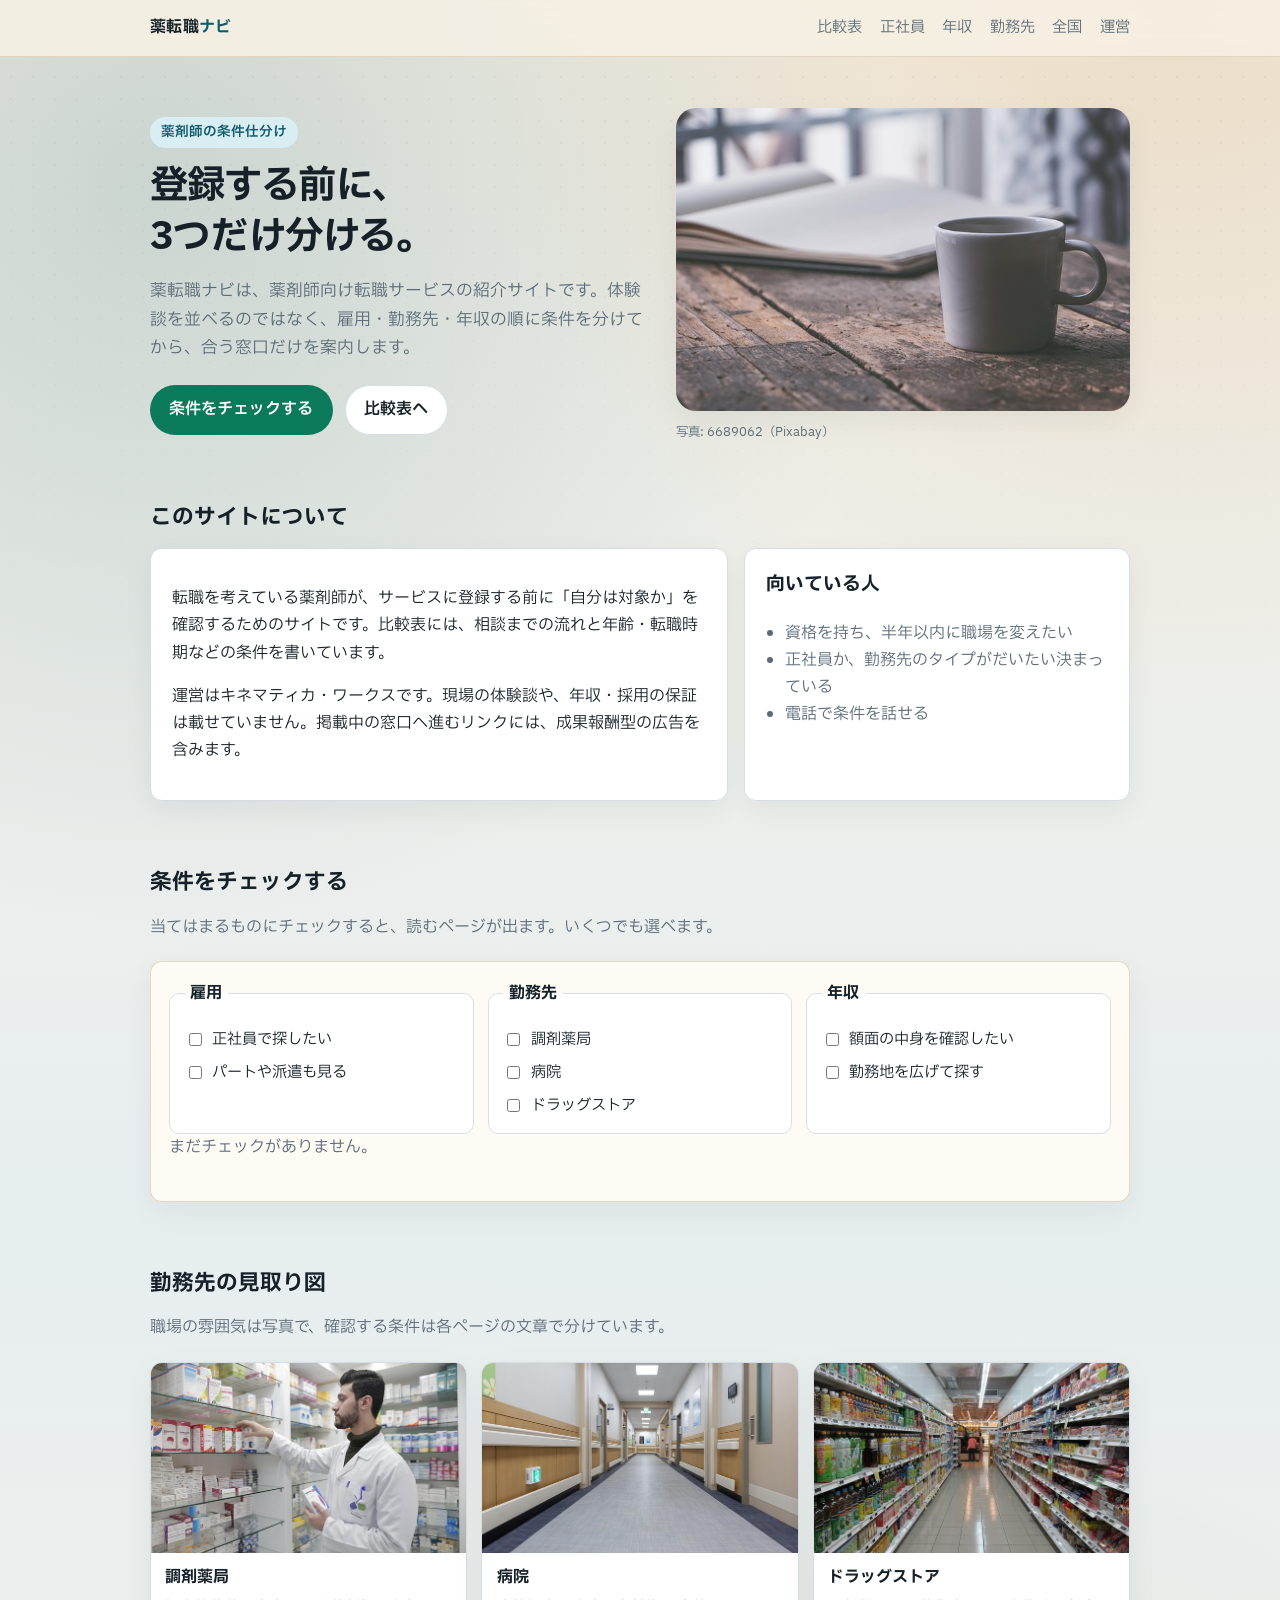
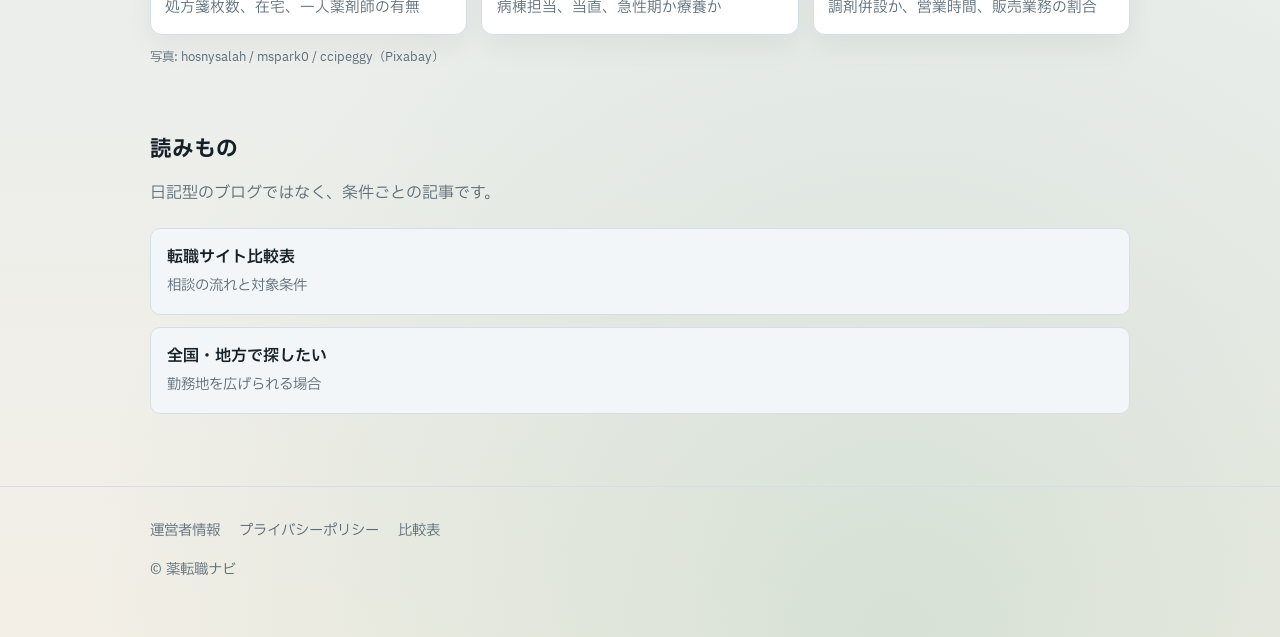
==== index.html @ df4f83aa "Add condition checkboxes and a separate hero photo. Co-authored-by: Cursor <cursoragent@cursor.com>" ====
<!DOCTYPE html>
<html lang="ja">
  <head>
    <meta charset="UTF-8" />
    <meta name="viewport" content="width=device-width, initial-scale=1" />
    <title>薬剤師の転職比較ガイド｜条件で選ぶ求人サイト</title>
    <meta
      name="description"
      content="薬剤師向け転職サイトを条件別に比較。正社員・全国対応などの視点で、登録前に対象条件を確認できます。"
    />
    <link rel="preconnect" href="https://fonts.googleapis.com" />
    <link rel="preconnect" href="https://fonts.gstatic.com" crossorigin />
    <link
      href="https://fonts.googleapis.com/css2?family=IBM+Plex+Sans+JP:wght@400;600;700&display=swap"
      rel="stylesheet"
    />
    <link rel="stylesheet" href="/css/styles.css" />
  </head>
  <body>
    <header class="site-header">
      <div class="wrap inner">
        <a class="logo" href="/">薬転職<span>ナビ</span></a>
        <nav class="nav" aria-label="メイン">
          <a href="/compare/">比較表</a>
          <a href="/guides/full-time/">正社員</a>
          <a href="/guides/salary/">年収</a>
          <a href="/guides/workplace/">勤務先</a>
          <a href="/guides/nationwide/">全国</a>
          <a href="/about/">運営</a>
        </nav>
      </div>
    </header>

    <main>
      <section class="hero wrap">
        <div class="hero-grid">
          <div>
            <p class="hero-kicker">薬剤師の条件仕分け</p>
            <h1>登録する前に、<br />3つだけ分ける。</h1>
            <p class="lead">
              薬転職ナビは、薬剤師向け転職サービスの紹介サイトです。体験談を並べるのではなく、雇用・勤務先・年収の順に条件を分けてから、合う窓口だけを案内します。
            </p>
            <div class="actions">
              <a class="btn btn-primary" href="#sort">条件をチェックする</a>
              <a class="btn btn-secondary" href="/compare/">比較表へ</a>
            </div>
          </div>
          <figure class="hero-figure">
            <img src="/img/hero.jpg" width="640" height="427" alt="ノートとコーヒーが置かれた机" />
            <figcaption class="photo-credit">写真: 6689062（Pixabay）</figcaption>
          </figure>
        </div>
      </section>

      <section class="section wrap" id="about-site">
        <h2>このサイトについて</h2>
        <div class="intro-grid">
          <div class="panel">
            <p>
              転職を考えている薬剤師が、サービスに登録する前に「自分は対象か」を確認するためのサイトです。比較表には、相談までの流れと年齢・転職時期などの条件を書いています。
            </p>
            <p>
              運営はキネマティカ・ワークスです。現場の体験談や、年収・採用の保証は載せていません。掲載中の窓口へ進むリンクには、成果報酬型の広告を含みます。
            </p>
          </div>
          <div class="panel">
            <h3 style="margin-top: 0">向いている人</h3>
            <ul class="checklist">
              <li>資格を持ち、半年以内に職場を変えたい</li>
              <li>正社員か、勤務先のタイプがだいたい決まっている</li>
              <li>電話で条件を話せる</li>
            </ul>
          </div>
        </div>
      </section>

      <section class="section wrap" id="sort">
        <h2>条件をチェックする</h2>
        <p class="section-lead">当てはまるものにチェックすると、読むページが出ます。いくつでも選べます。</p>
        <form class="filter-box" id="condition-filter">
          <div class="filter-groups">
            <fieldset>
              <legend>雇用</legend>
              <label class="check"><input type="checkbox" name="pick" value="fulltime" />正社員で探したい</label>
              <label class="check"><input type="checkbox" name="pick" value="flexible" />パートや派遣も見る</label>
            </fieldset>
            <fieldset>
              <legend>勤務先</legend>
              <label class="check"><input type="checkbox" name="pick" value="pharmacy" />調剤薬局</label>
              <label class="check"><input type="checkbox" name="pick" value="hospital" />病院</label>
              <label class="check"><input type="checkbox" name="pick" value="drugstore" />ドラッグストア</label>
            </fieldset>
            <fieldset>
              <legend>年収</legend>
              <label class="check"><input type="checkbox" name="pick" value="salary" />額面の中身を確認したい</label>
              <label class="check"><input type="checkbox" name="pick" value="nationwide" />勤務地を広げて探す</label>
            </fieldset>
          </div>
          <div class="filter-result" id="filter-result" hidden>
            <h3>この条件で読むページ</h3>
            <ul class="list-links" id="filter-list"></ul>
          </div>
          <p class="section-lead" id="filter-empty">まだチェックがありません。</p>
        </form>
      </section>

      <section class="section wrap">
        <h2>勤務先の見取り図</h2>
        <p class="section-lead">職場の雰囲気は写真で、確認する条件は各ページの文章で分けています。</p>
        <div class="card-grid">
          <a class="place-card" href="/guides/workplace/pharmacy/">
            <img src="/img/pharmacy.jpg" width="640" height="427" alt="調剤棚に並んだ薬" />
            <strong>調剤薬局</strong>
            <span>処方箋枚数、在宅、一人薬剤師の有無</span>
          </a>
          <a class="place-card" href="/guides/workplace/hospital/">
            <img src="/img/hospital.jpg" width="640" height="427" alt="病院の廊下" />
            <strong>病院</strong>
            <span>病棟担当、当直、急性期か療養か</span>
          </a>
          <a class="place-card" href="/guides/workplace/drugstore/">
            <img src="/img/drugstore.jpg" width="640" height="427" alt="店内の商品棚" />
            <strong>ドラッグストア</strong>
            <span>調剤併設か、営業時間、販売業務の割合</span>
          </a>
        </div>
        <p class="photo-credit">写真: hosnysalah / mspark0 / ccipeggy（Pixabay）</p>
      </section>

      <section class="section wrap">
        <h2>読みもの</h2>
        <p class="section-lead">日記型のブログではなく、条件ごとの記事です。</p>
        <ul class="list-links">
          <li>
            <a href="/compare/">転職サイト比較表 <span>相談の流れと対象条件</span></a>
          </li>
          <li>
            <a href="/guides/nationwide/">全国・地方で探したい <span>勤務地を広げられる場合</span></a>
          </li>
        </ul>
      </section>
    </main>
    <script>
      const pages = {
        fulltime: ["正社員で探したい", "年齢、転職時期、電話面談の条件", "/guides/full-time/"],
        flexible: ["雇用形態を広げて見る", "正社員以外の区分があるサービスの見方", "/compare/"],
        pharmacy: ["調剤薬局", "処方箋枚数、在宅、一人薬剤師", "/guides/workplace/pharmacy/"],
        hospital: ["病院", "病棟、当直、急性期か療養か", "/guides/workplace/hospital/"],
        drugstore: ["ドラッグストア", "調剤併設、営業時間、販売業務", "/guides/workplace/drugstore/"],
        salary: ["年収の内訳", "基本給、賞与、残業、手当", "/guides/salary/"],
        nationwide: ["全国・地方で探す", "勤務地を広げられる場合", "/guides/nationwide/"]
      };
      const form = document.getElementById("condition-filter");
      const result = document.getElementById("filter-result");
      const list = document.getElementById("filter-list");
      const empty = document.getElementById("filter-empty");
      function render() {
        const picks = [...form.querySelectorAll("input:checked")].map((input) => input.value);
        list.replaceChildren();
        const seen = new Set();
        picks.forEach((key) => {
          const item = pages[key];
          if (!item || seen.has(item[2])) return;
          seen.add(item[2]);
          const li = document.createElement("li");
          const a = document.createElement("a");
          a.href = item[2];
          a.append(item[0]);
          const span = document.createElement("span");
          span.textContent = item[1];
          a.append(span);
          li.append(a);
          list.append(li);
        });
        const has = seen.size > 0;
        result.hidden = !has;
        empty.hidden = has;
      }
      form.addEventListener("change", render);
    </script>

    <footer class="site-footer">
      <div class="wrap">
        <nav aria-label="フッター">
          <a href="/about/">運営者情報</a>
          <a href="/privacy/">プライバシーポリシー</a>
          <a href="/compare/">比較表</a>
        </nav>
        <p>© 薬転職ナビ</p>
      </div>
    </footer>
  </body>
</html>
---- css/styles.css ----
:root {
  --bg: #f3f6f8;
  --bg-accent: #e8eef3;
  --surface: #ffffff;
  --ink: #152028;
  --muted: #5a6b78;
  --line: #d5dee6;
  --brand: #0f5c6e;
  --brand-soft: #d9eef2;
  --cta: #0b7a5a;
  --cta-hover: #09664b;
  --warn: #8a5a00;
  --radius: 12px;
  --shadow: 0 10px 30px rgba(21, 32, 40, 0.06);
  --max: 980px;
  --font: "IBM Plex Sans JP", "Noto Sans JP", sans-serif;
}

* {
  box-sizing: border-box;
}

html {
  scroll-behavior: smooth;
}

body {
  margin: 0;
  font-family: var(--font);
  color: var(--ink);
  background-color: #efe6d6;
  background-image:
    radial-gradient(circle at 12% 8%, rgba(15, 92, 110, 0.18), transparent 32%),
    radial-gradient(circle at 92% 0%, rgba(184, 122, 46, 0.16), transparent 28%),
    radial-gradient(circle at 70% 100%, rgba(11, 122, 90, 0.12), transparent 34%),
    linear-gradient(180deg, #f6f0e4 0%, #e7eef0 55%, #f3efe6 100%);
  line-height: 1.7;
}

body::before {
  content: "";
  position: fixed;
  inset: 0;
  z-index: -1;
  pointer-events: none;
  background-image: radial-gradient(rgba(21, 32, 40, 0.07) 1px, transparent 1px);
  background-size: 22px 22px;
  mask-image: linear-gradient(180deg, rgba(0, 0, 0, 0.55), transparent 80%);
}

a {
  color: var(--brand);
  text-decoration-thickness: 1px;
  text-underline-offset: 3px;
}

a:hover {
  color: #0a4553;
}

img {
  max-width: 100%;
}

.wrap {
  width: min(var(--max), calc(100% - 2rem));
  margin-inline: auto;
}

.site-header {
  position: sticky;
  top: 0;
  z-index: 20;
  backdrop-filter: blur(12px);
  background: rgba(246, 240, 228, 0.9);
  border-bottom: 1px solid rgba(184, 148, 96, 0.28);
}

.site-header .inner {
  display: flex;
  align-items: center;
  justify-content: space-between;
  gap: 1rem;
  padding: 0.9rem 0;
}

.logo {
  font-weight: 700;
  letter-spacing: 0.02em;
  color: var(--ink);
  text-decoration: none;
}

.logo span {
  color: var(--brand);
}

.nav {
  display: flex;
  flex-wrap: wrap;
  gap: 0.9rem 1.1rem;
  font-size: 0.95rem;
}

.nav a {
  color: var(--muted);
  text-decoration: none;
}

.nav a:hover,
.nav a[aria-current="page"] {
  color: var(--brand);
}

.hero {
  padding: 3.2rem 0 2rem;
}

.hero-kicker {
  display: inline-block;
  margin: 0 0 0.8rem;
  padding: 0.25rem 0.7rem;
  border-radius: 999px;
  background: var(--brand-soft);
  color: var(--brand);
  font-size: 0.85rem;
  font-weight: 600;
}

.hero h1 {
  margin: 0 0 0.8rem;
  font-size: clamp(1.7rem, 4vw, 2.4rem);
  line-height: 1.35;
  letter-spacing: -0.02em;
}

.hero .lead {
  margin: 0 0 1.4rem;
  max-width: 40rem;
  color: var(--muted);
  font-size: 1.05rem;
}

.actions {
  display: flex;
  flex-wrap: wrap;
  gap: 0.75rem;
}

.btn {
  display: inline-flex;
  align-items: center;
  justify-content: center;
  gap: 0.35rem;
  min-height: 2.75rem;
  padding: 0.65rem 1.15rem;
  border-radius: 999px;
  border: 1px solid transparent;
  font: inherit;
  font-weight: 600;
  text-decoration: none;
  cursor: pointer;
}

.btn-primary {
  background: var(--cta);
  color: #fff;
}

.btn-primary:hover {
  background: var(--cta-hover);
  color: #fff;
}

.btn-secondary {
  background: var(--surface);
  color: var(--ink);
  border-color: var(--line);
}

.btn-secondary:hover {
  border-color: var(--brand);
  color: var(--brand);
}

.btn-sm {
  min-height: 2.3rem;
  padding: 0.45rem 0.9rem;
  font-size: 0.92rem;
}

.section {
  padding: 1.5rem 0 2.5rem;
}

.section h2 {
  margin: 0 0 0.75rem;
  font-size: 1.35rem;
}

.section .section-lead {
  margin: 0 0 1.25rem;
  color: var(--muted);
}

.panel {
  background: var(--surface);
  border: 1px solid var(--line);
  border-radius: var(--radius);
  box-shadow: var(--shadow);
  padding: 1.25rem 1.3rem;
}

.list-links {
  display: grid;
  gap: 0.75rem;
  padding: 0;
  margin: 0;
  list-style: none;
}

.list-links a {
  display: block;
  padding: 0.95rem 1rem;
  border-radius: 10px;
  background: var(--bg);
  border: 1px solid var(--line);
  color: var(--ink);
  text-decoration: none;
  font-weight: 600;
}

.list-links a:hover {
  border-color: var(--brand);
  background: var(--brand-soft);
}

.list-links span {
  display: block;
  margin-top: 0.2rem;
  color: var(--muted);
  font-size: 0.9rem;
  font-weight: 400;
}

.table-wrap {
  overflow-x: auto;
  border: 1px solid var(--line);
  border-radius: var(--radius);
  background: var(--surface);
  box-shadow: var(--shadow);
}

table {
  width: 100%;
  border-collapse: collapse;
  min-width: 640px;
}

th,
td {
  padding: 0.85rem 0.9rem;
  border-bottom: 1px solid var(--line);
  text-align: left;
  vertical-align: top;
  font-size: 0.95rem;
}

th {
  background: var(--bg-accent);
  font-weight: 700;
  white-space: nowrap;
}

tr:last-child td {
  border-bottom: 0;
}

.tag {
  display: inline-block;
  padding: 0.15rem 0.5rem;
  border-radius: 999px;
  background: var(--brand-soft);
  color: var(--brand);
  font-size: 0.78rem;
  font-weight: 700;
}

.note {
  margin: 1rem 0 0;
  padding: 0.9rem 1rem;
  border-left: 3px solid #d4a017;
  background: #fff8e8;
  color: #5c4700;
  border-radius: 0 8px 8px 0;
  font-size: 0.92rem;
}

.service-block {
  margin-top: 1.25rem;
}

.service-block h3 {
  margin: 0 0 0.4rem;
  font-size: 1.15rem;
}

.service-block p {
  margin: 0 0 0.8rem;
  color: var(--muted);
}

.checklist {
  margin: 0;
  padding-left: 1.2rem;
  color: var(--muted);
}

.site-footer {
  margin-top: 2rem;
  padding: 2rem 0 2.5rem;
  border-top: 1px solid var(--line);
  color: var(--muted);
  font-size: 0.9rem;
}

.site-footer nav {
  display: flex;
  flex-wrap: wrap;
  gap: 0.8rem 1.2rem;
  margin-bottom: 0.8rem;
}

.site-footer a {
  color: var(--muted);
  text-decoration: none;
}

.site-footer a:hover {
  color: var(--brand);
}

.placeholder-link {
  opacity: 0.85;
}

.article h2 {
  margin: 1.75rem 0 0.55rem;
  font-size: 1.2rem;
}

.article p {
  margin: 0 0 0.85rem;
}

.article .panel + .panel,
.article .panel + h2 {
  margin-top: 1rem;
}

.hero-grid {
  display: grid;
  grid-template-columns: 1.05fr 0.95fr;
  gap: 1.5rem;
  align-items: center;
}

.hero-figure {
  margin: 0;
}

.hero-figure img,
.article-figure img {
  display: block;
  width: 100%;
  height: auto;
  border-radius: 20px;
  box-shadow: var(--shadow);
}

.article-figure {
  margin: 0 0 1.2rem;
  max-width: 720px;
}

.article-figure img {
  max-height: 320px;
  object-fit: cover;
}

.photo-credit {
  margin: 0.7rem 0 0;
  color: var(--muted);
  font-size: 0.78rem;
}

.lead-mark {
  display: block;
  width: 72px;
  height: 72px;
  margin: 0 0 0.8rem;
}

.intro-grid {
  display: grid;
  grid-template-columns: 1.2fr 0.8fr;
  gap: 1rem;
}

.card-grid {
  display: grid;
  grid-template-columns: repeat(3, 1fr);
  gap: 0.9rem;
}

.choice-card,
.place-card {
  display: block;
  background: var(--surface);
  border: 1px solid var(--line);
  border-radius: var(--radius);
  box-shadow: var(--shadow);
  color: var(--ink);
  text-decoration: none;
  overflow: hidden;
}

.choice-card {
  padding: 1rem 1rem 1.1rem;
}

.choice-card:hover,
.place-card:hover {
  border-color: var(--brand);
  color: var(--ink);
}

.choice-card img,
.place-card img {
  display: block;
  width: 64px;
  height: 64px;
}

.place-card img {
  width: 100%;
  height: 190px;
  object-fit: cover;
}

.choice-card strong,
.place-card strong {
  display: block;
  margin: 0.7rem 0 0.25rem;
}

.choice-card span,
.place-card span {
  display: block;
  color: var(--muted);
  font-size: 0.92rem;
}

.place-card {
  padding-bottom: 0.9rem;
}

.place-card strong,
.place-card span {
  padding-inline: 0.9rem;
}

.filter-box {
  background: rgba(255, 252, 246, 0.92);
  border: 1px solid rgba(184, 148, 96, 0.35);
  border-radius: var(--radius);
  box-shadow: var(--shadow);
  padding: 1.1rem 1.15rem 1.2rem;
}

.filter-groups {
  display: grid;
  grid-template-columns: repeat(3, 1fr);
  gap: 0.9rem;
}

.filter-groups fieldset {
  margin: 0;
  padding: 0.8rem 0.9rem 0.9rem;
  border: 1px solid var(--line);
  border-radius: 10px;
  background: #fff;
}

.filter-groups legend {
  padding: 0 0.35rem;
  font-weight: 700;
}

.check {
  display: flex;
  gap: 0.45rem;
  align-items: flex-start;
  margin-top: 0.45rem;
  color: var(--ink);
  font-size: 0.95rem;
}

.check input {
  margin-top: 0.35rem;
  accent-color: var(--cta);
}

.filter-result {
  margin-top: 1rem;
}

.filter-result[hidden] {
  display: none;
}

@media (max-width: 800px) {
  .hero-grid,
  .intro-grid,
  .card-grid,
  .filter-groups {
    grid-template-columns: 1fr;
  }
}

@media (max-width: 640px) {
  .hero {
    padding-top: 2.2rem;
  }

  .site-header .inner {
    flex-direction: column;
    align-items: flex-start;
  }
}
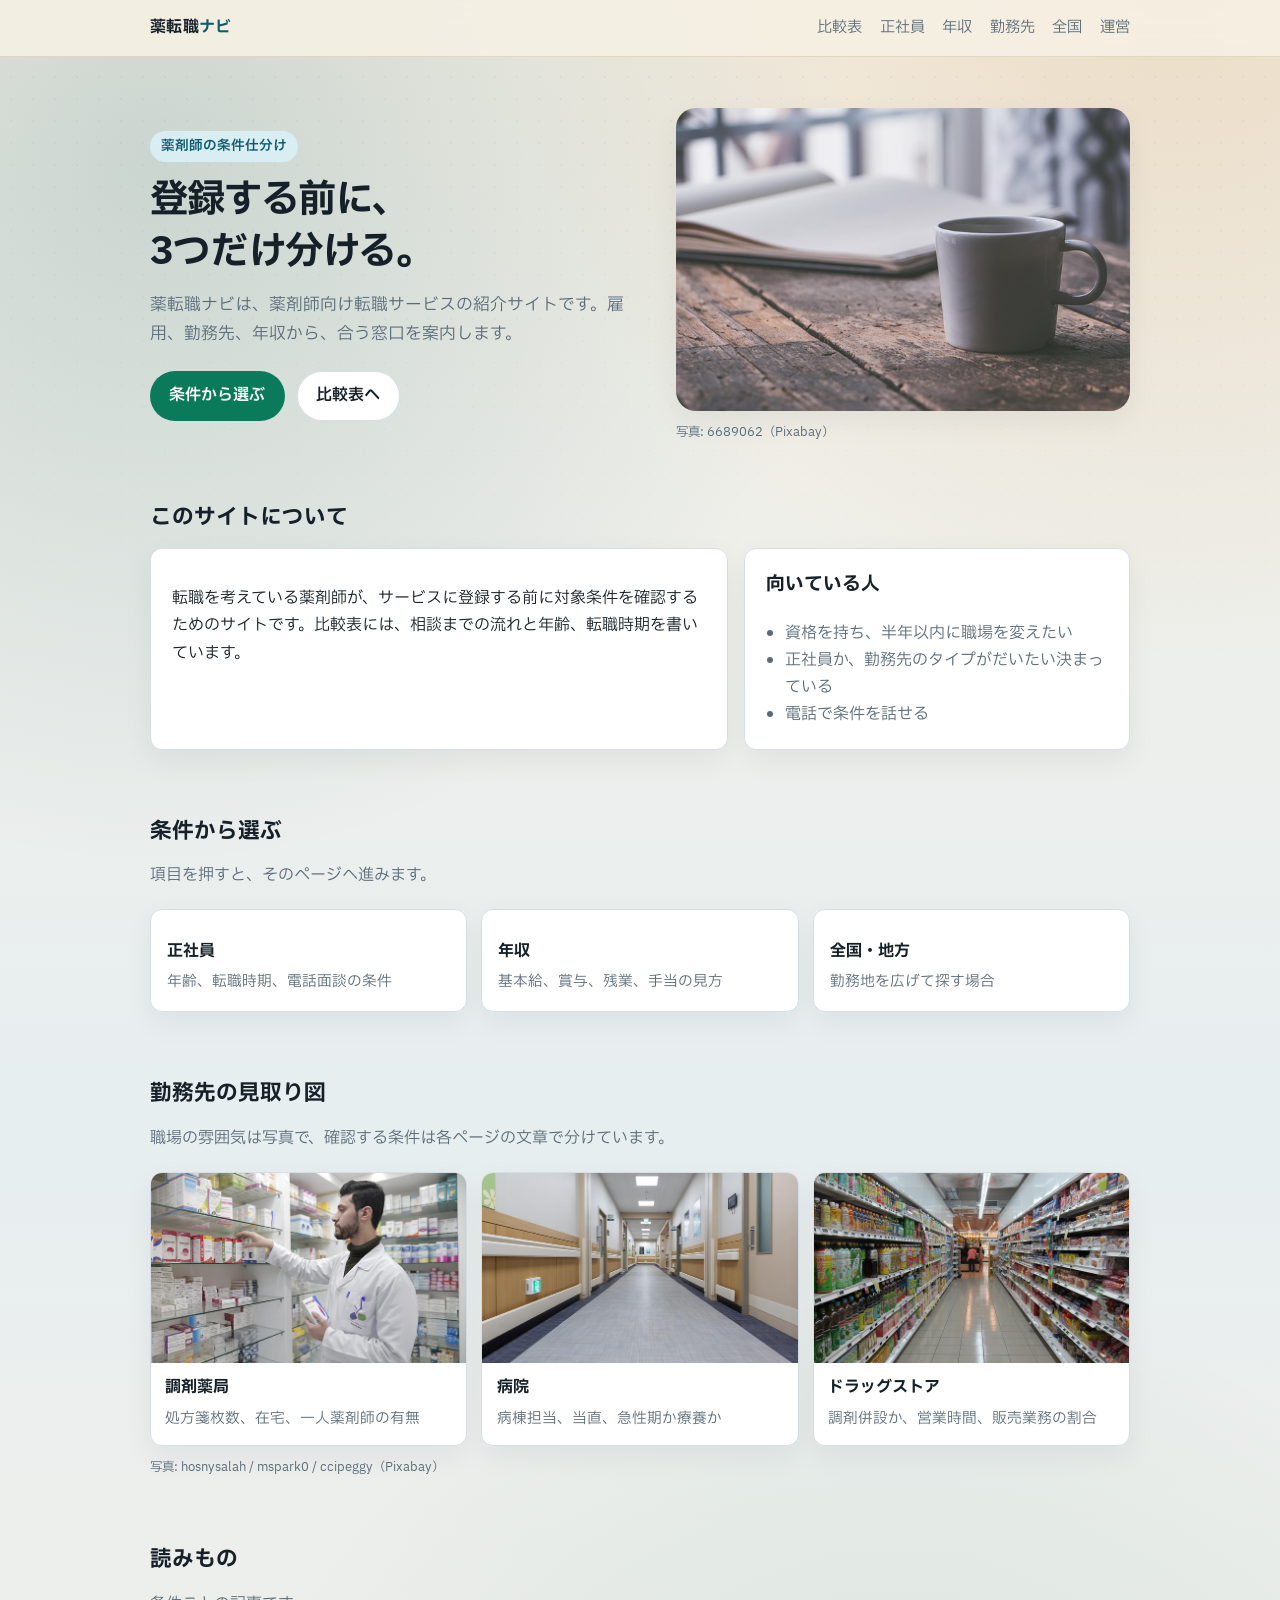
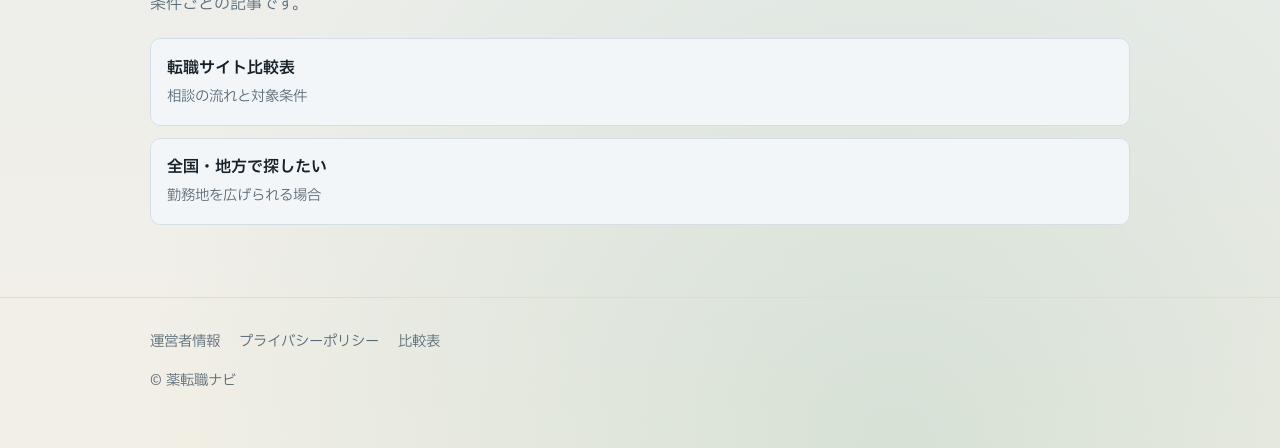
==== commit 89460507: "Simplify the homepage copy and use clickable condition cards. Co-authored-by: Cursor <cursoragent@cu" ====
--- a/index.html
+++ b/index.html
@@ -38,10 +38,10 @@
             <p class="hero-kicker">薬剤師の条件仕分け</p>
             <h1>登録する前に、<br />3つだけ分ける。</h1>
             <p class="lead">
-              薬転職ナビは、薬剤師向け転職サービスの紹介サイトです。体験談を並べるのではなく、雇用・勤務先・年収の順に条件を分けてから、合う窓口だけを案内します。
+              薬転職ナビは、薬剤師向け転職サービスの紹介サイトです。雇用、勤務先、年収から、合う窓口を案内します。
             </p>
             <div class="actions">
-              <a class="btn btn-primary" href="#sort">条件をチェックする</a>
+              <a class="btn btn-primary" href="#sort">条件から選ぶ</a>
               <a class="btn btn-secondary" href="/compare/">比較表へ</a>
             </div>
           </div>
@@ -57,10 +57,7 @@
         <div class="intro-grid">
           <div class="panel">
             <p>
-              転職を考えている薬剤師が、サービスに登録する前に「自分は対象か」を確認するためのサイトです。比較表には、相談までの流れと年齢・転職時期などの条件を書いています。
-            </p>
-            <p>
-              運営はキネマティカ・ワークスです。現場の体験談や、年収・採用の保証は載せていません。掲載中の窓口へ進むリンクには、成果報酬型の広告を含みます。
+              転職を考えている薬剤師が、サービスに登録する前に対象条件を確認するためのサイトです。比較表には、相談までの流れと年齢、転職時期を書いています。
             </p>
           </div>
           <div class="panel">
@@ -75,33 +72,22 @@
       </section>
 
       <section class="section wrap" id="sort">
-        <h2>条件をチェックする</h2>
-        <p class="section-lead">当てはまるものにチェックすると、読むページが出ます。いくつでも選べます。</p>
-        <form class="filter-box" id="condition-filter">
-          <div class="filter-groups">
-            <fieldset>
-              <legend>雇用</legend>
-              <label class="check"><input type="checkbox" name="pick" value="fulltime" />正社員で探したい</label>
-              <label class="check"><input type="checkbox" name="pick" value="flexible" />パートや派遣も見る</label>
-            </fieldset>
-            <fieldset>
-              <legend>勤務先</legend>
-              <label class="check"><input type="checkbox" name="pick" value="pharmacy" />調剤薬局</label>
-              <label class="check"><input type="checkbox" name="pick" value="hospital" />病院</label>
-              <label class="check"><input type="checkbox" name="pick" value="drugstore" />ドラッグストア</label>
-            </fieldset>
-            <fieldset>
-              <legend>年収</legend>
-              <label class="check"><input type="checkbox" name="pick" value="salary" />額面の中身を確認したい</label>
-              <label class="check"><input type="checkbox" name="pick" value="nationwide" />勤務地を広げて探す</label>
-            </fieldset>
-          </div>
-          <div class="filter-result" id="filter-result" hidden>
-            <h3>この条件で読むページ</h3>
-            <ul class="list-links" id="filter-list"></ul>
-          </div>
-          <p class="section-lead" id="filter-empty">まだチェックがありません。</p>
-        </form>
+        <h2>条件から選ぶ</h2>
+        <p class="section-lead">項目を押すと、そのページへ進みます。</p>
+        <div class="card-grid">
+          <a class="choice-card" href="/guides/full-time/">
+            <strong>正社員</strong>
+            <span>年齢、転職時期、電話面談の条件</span>
+          </a>
+          <a class="choice-card" href="/guides/salary/">
+            <strong>年収</strong>
+            <span>基本給、賞与、残業、手当の見方</span>
+          </a>
+          <a class="choice-card" href="/guides/nationwide/">
+            <strong>全国・地方</strong>
+            <span>勤務地を広げて探す場合</span>
+          </a>
+        </div>
       </section>
 
       <section class="section wrap">
@@ -129,7 +115,7 @@
 
       <section class="section wrap">
         <h2>読みもの</h2>
-        <p class="section-lead">日記型のブログではなく、条件ごとの記事です。</p>
+        <p class="section-lead">条件ごとの記事です。</p>
         <ul class="list-links">
           <li>
             <a href="/compare/">転職サイト比較表 <span>相談の流れと対象条件</span></a>
@@ -140,44 +126,6 @@
         </ul>
       </section>
     </main>
-    <script>
-      const pages = {
-        fulltime: ["正社員で探したい", "年齢、転職時期、電話面談の条件", "/guides/full-time/"],
-        flexible: ["雇用形態を広げて見る", "正社員以外の区分があるサービスの見方", "/compare/"],
-        pharmacy: ["調剤薬局", "処方箋枚数、在宅、一人薬剤師", "/guides/workplace/pharmacy/"],
-        hospital: ["病院", "病棟、当直、急性期か療養か", "/guides/workplace/hospital/"],
-        drugstore: ["ドラッグストア", "調剤併設、営業時間、販売業務", "/guides/workplace/drugstore/"],
-        salary: ["年収の内訳", "基本給、賞与、残業、手当", "/guides/salary/"],
-        nationwide: ["全国・地方で探す", "勤務地を広げられる場合", "/guides/nationwide/"]
-      };
-      const form = document.getElementById("condition-filter");
-      const result = document.getElementById("filter-result");
-      const list = document.getElementById("filter-list");
-      const empty = document.getElementById("filter-empty");
-      function render() {
-        const picks = [...form.querySelectorAll("input:checked")].map((input) => input.value);
-        list.replaceChildren();
-        const seen = new Set();
-        picks.forEach((key) => {
-          const item = pages[key];
-          if (!item || seen.has(item[2])) return;
-          seen.add(item[2]);
-          const li = document.createElement("li");
-          const a = document.createElement("a");
-          a.href = item[2];
-          a.append(item[0]);
-          const span = document.createElement("span");
-          span.textContent = item[1];
-          a.append(span);
-          li.append(a);
-          list.append(li);
-        });
-        const has = seen.size > 0;
-        result.hidden = !has;
-        empty.hidden = has;
-      }
-      form.addEventListener("change", render);
-    </script>
 
     <footer class="site-footer">
       <div class="wrap">
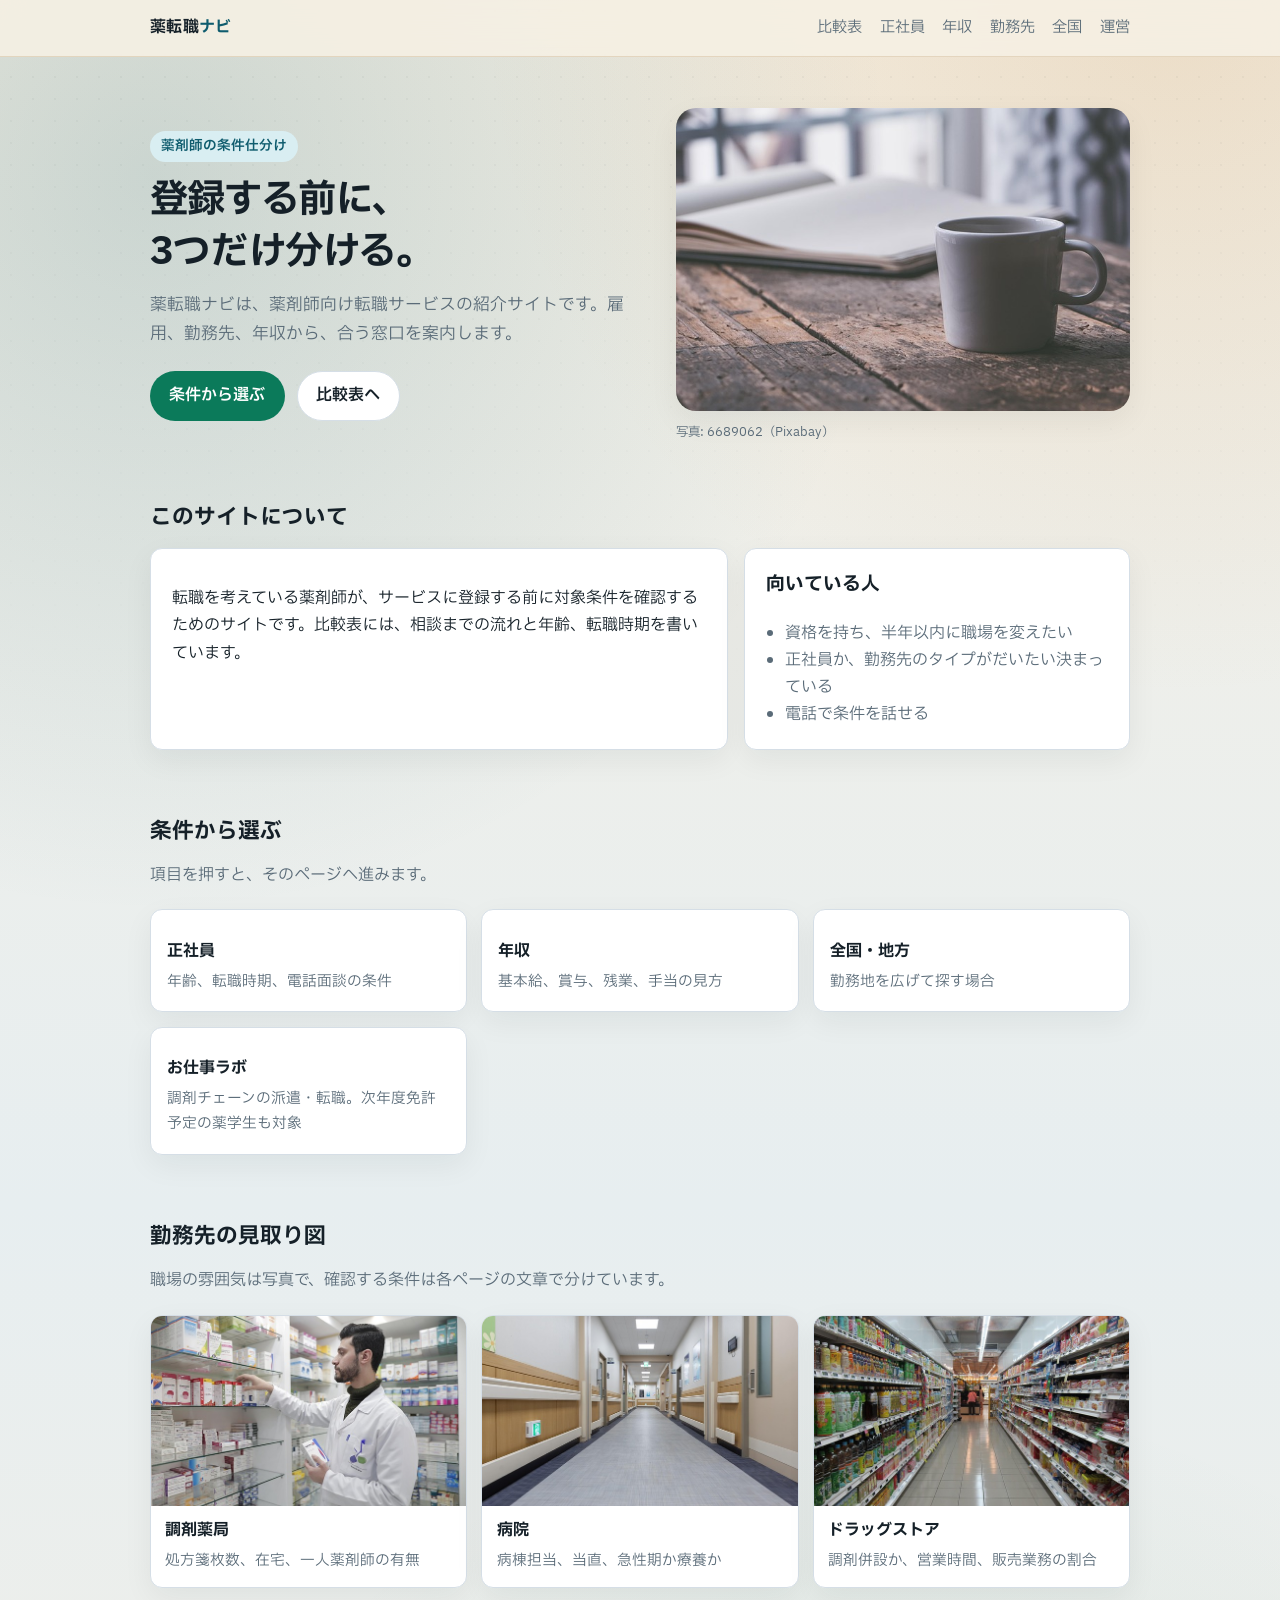
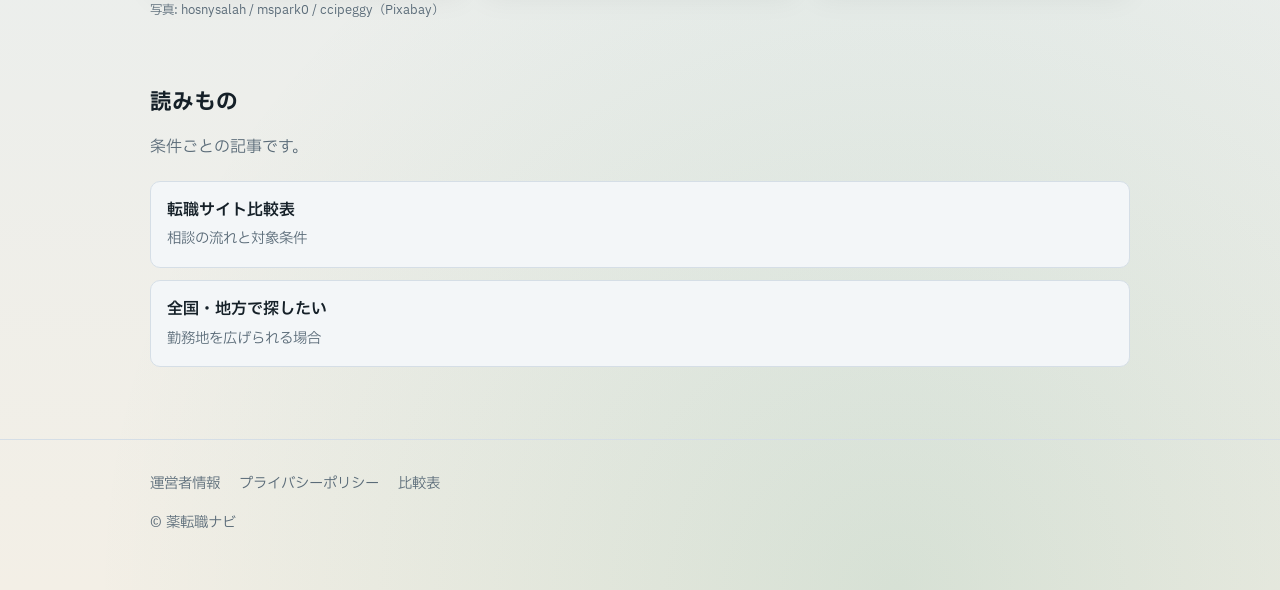
==== commit 3128baf1: "Add Oshigoto Lab to the pharmacist comparison pages. Co-authored-by: Cursor <cursoragent@cursor.com>" ====
--- a/index.html
+++ b/index.html
@@ -87,6 +87,10 @@
             <strong>全国・地方</strong>
             <span>勤務地を広げて探す場合</span>
           </a>
+          <a class="choice-card" href="/compare/#oshigoto-lab">
+            <strong>お仕事ラボ</strong>
+            <span>調剤チェーンの派遣・転職。次年度免許予定の薬学生も対象</span>
+          </a>
         </div>
       </section>
 
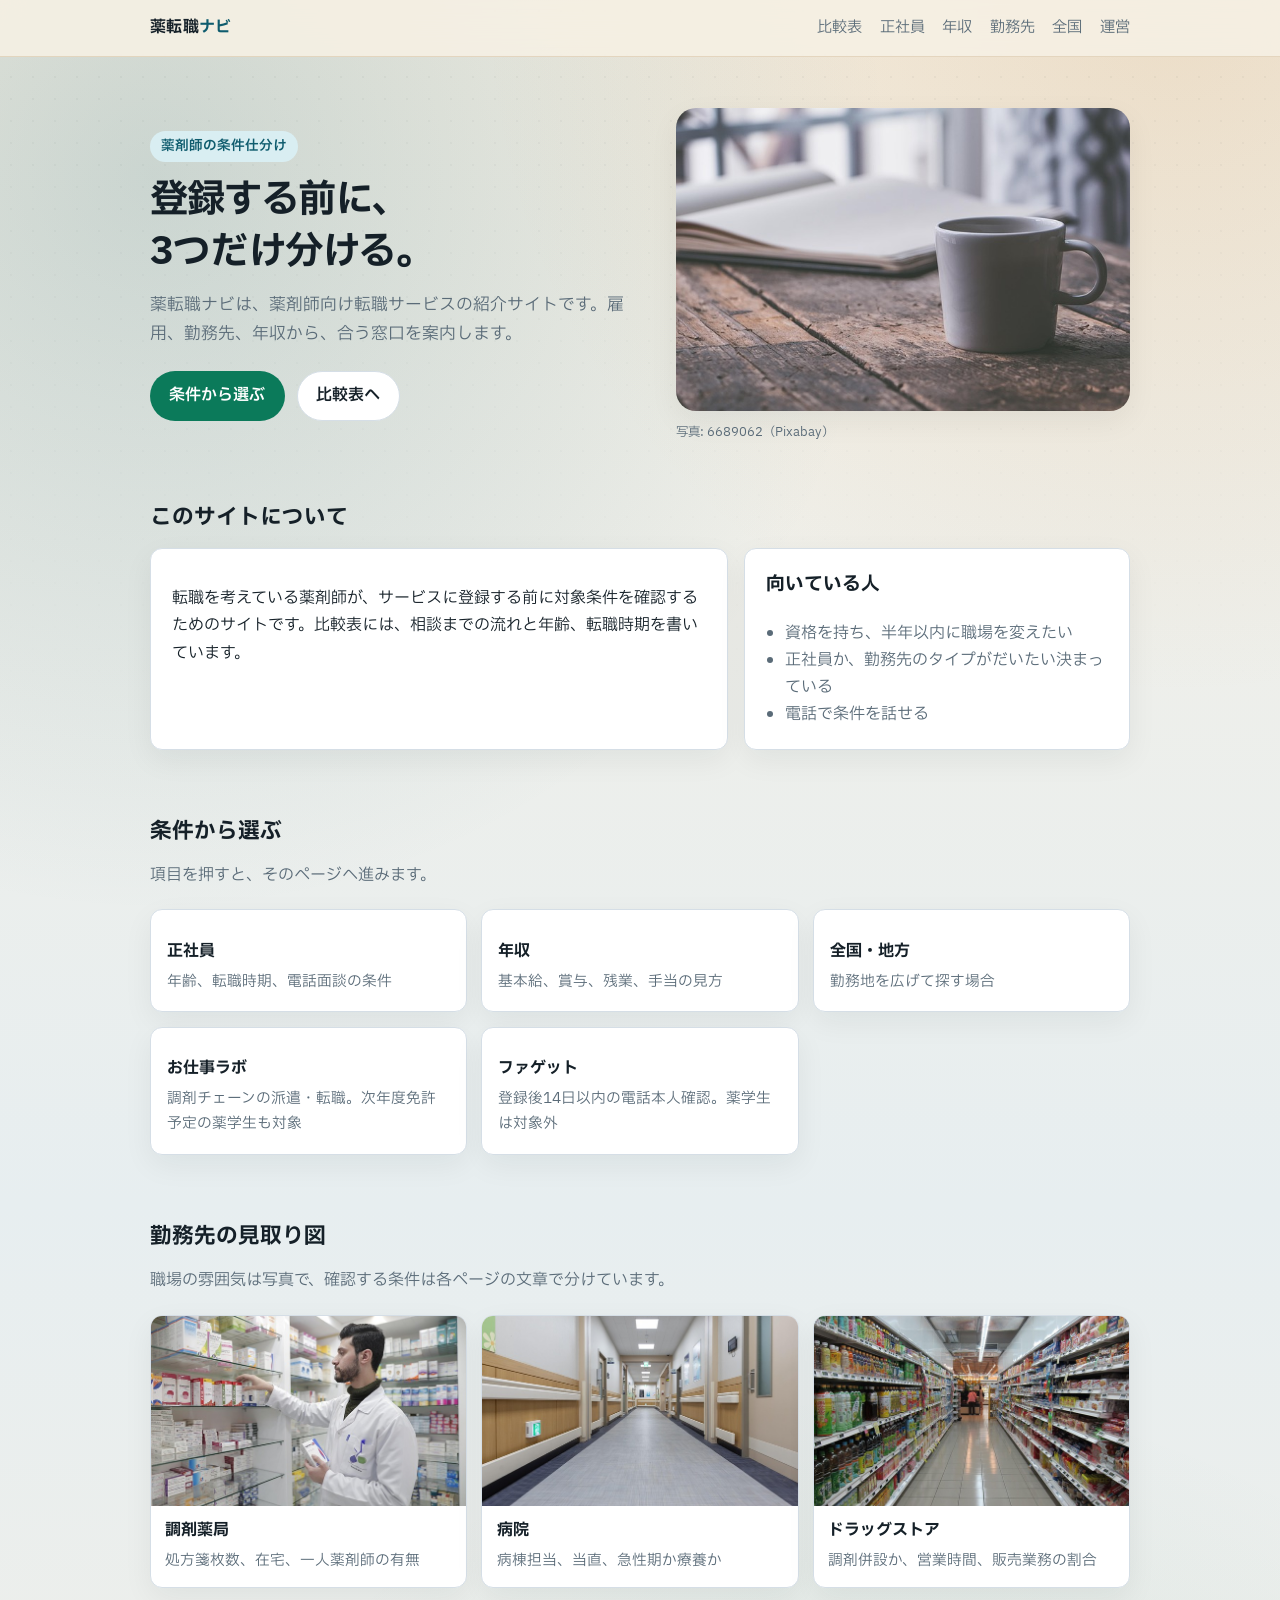
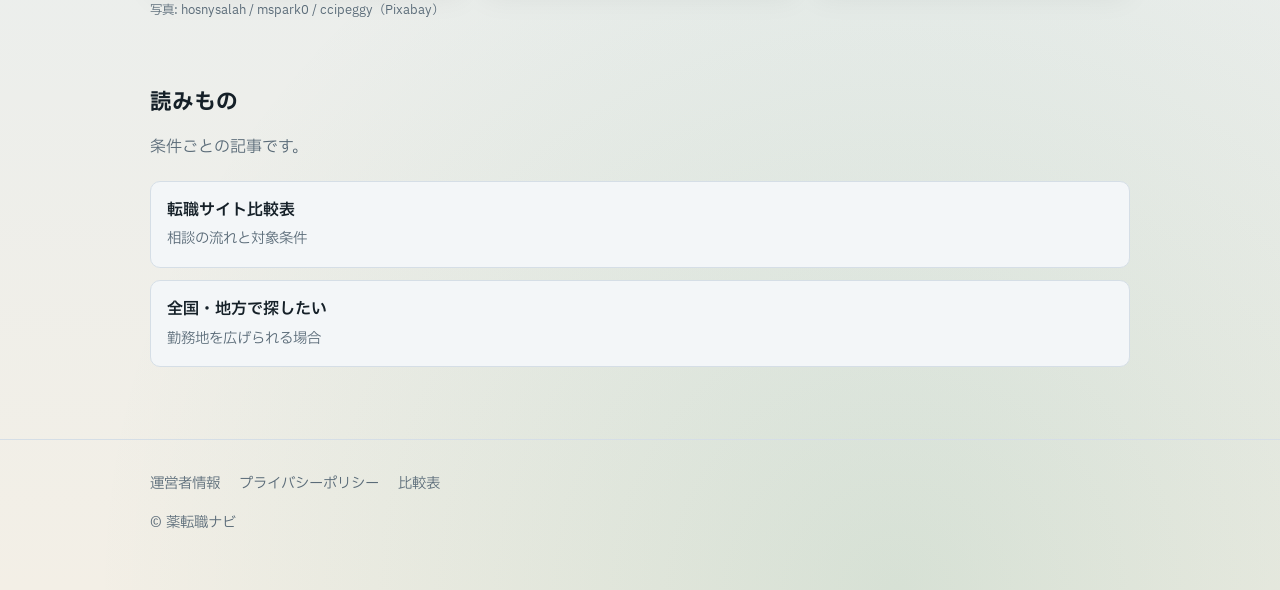
==== commit f79d2322: "Show approved Pharget on the homepage and comparison conditions. Co-authored-by: Cursor <cursoragent" ====
--- a/index.html
+++ b/index.html
@@ -91,6 +91,10 @@
             <strong>お仕事ラボ</strong>
             <span>調剤チェーンの派遣・転職。次年度免許予定の薬学生も対象</span>
           </a>
+          <a class="choice-card" href="/compare/#pharget">
+            <strong>ファゲット</strong>
+            <span>登録後14日以内の電話本人確認。薬学生は対象外</span>
+          </a>
         </div>
       </section>
 
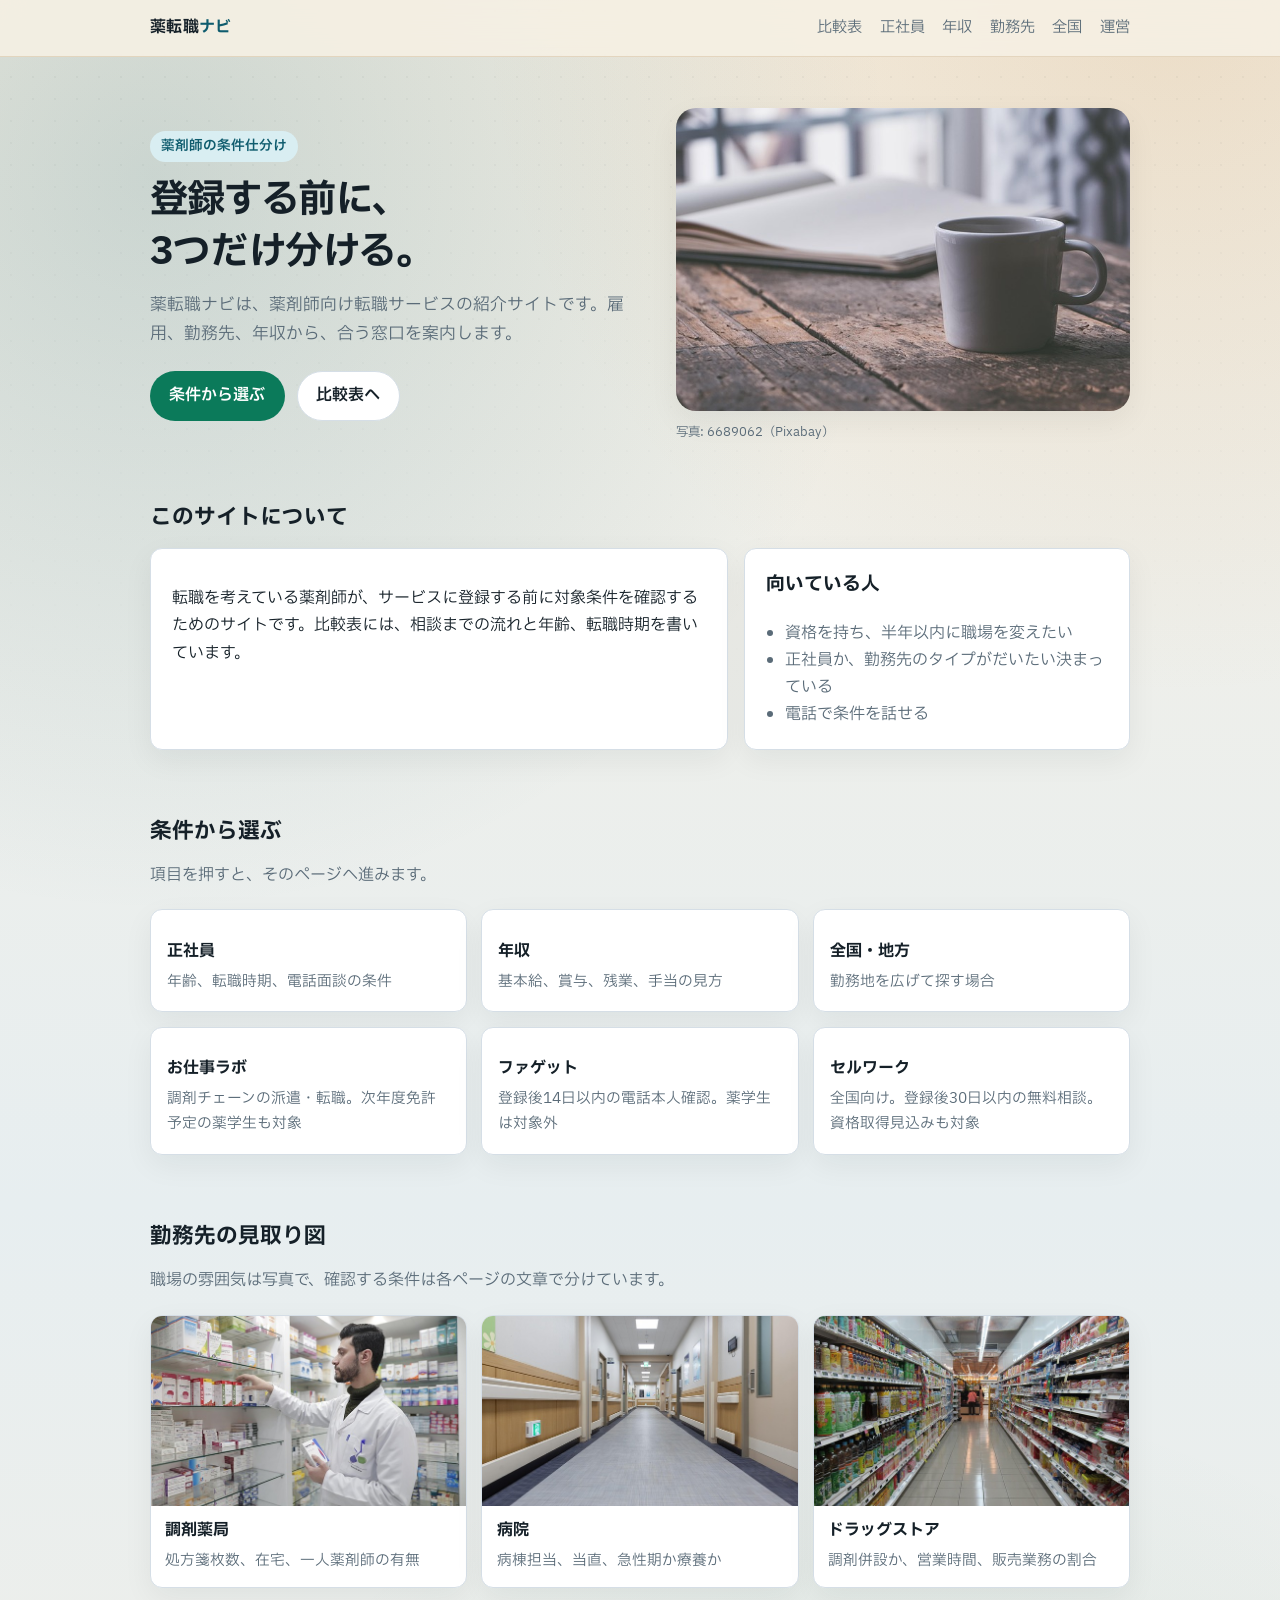
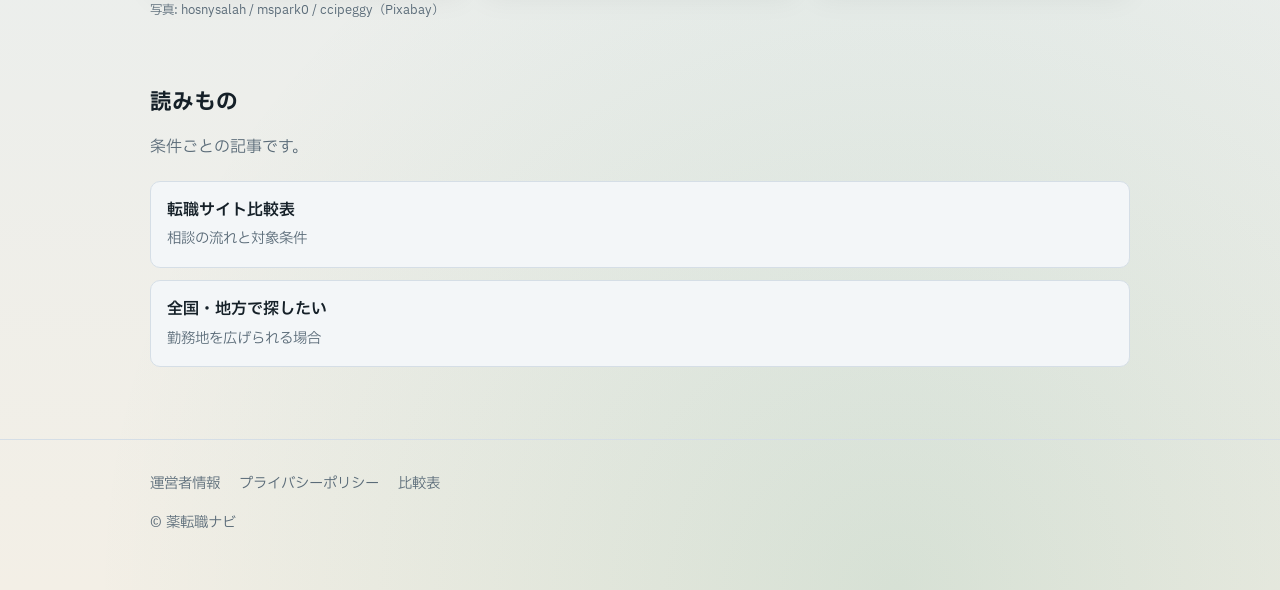
==== commit adafdb92: "Place the existing Cellwork link on the homepage and comparison page. Co-authored-by: Cursor <cursor" ====
--- a/index.html
+++ b/index.html
@@ -95,6 +95,10 @@
             <strong>ファゲット</strong>
             <span>登録後14日以内の電話本人確認。薬学生は対象外</span>
           </a>
+          <a class="choice-card" href="/compare/#cellwork">
+            <strong>セルワーク</strong>
+            <span>全国向け。登録後30日以内の無料相談。資格取得見込みも対象</span>
+          </a>
         </div>
       </section>
 
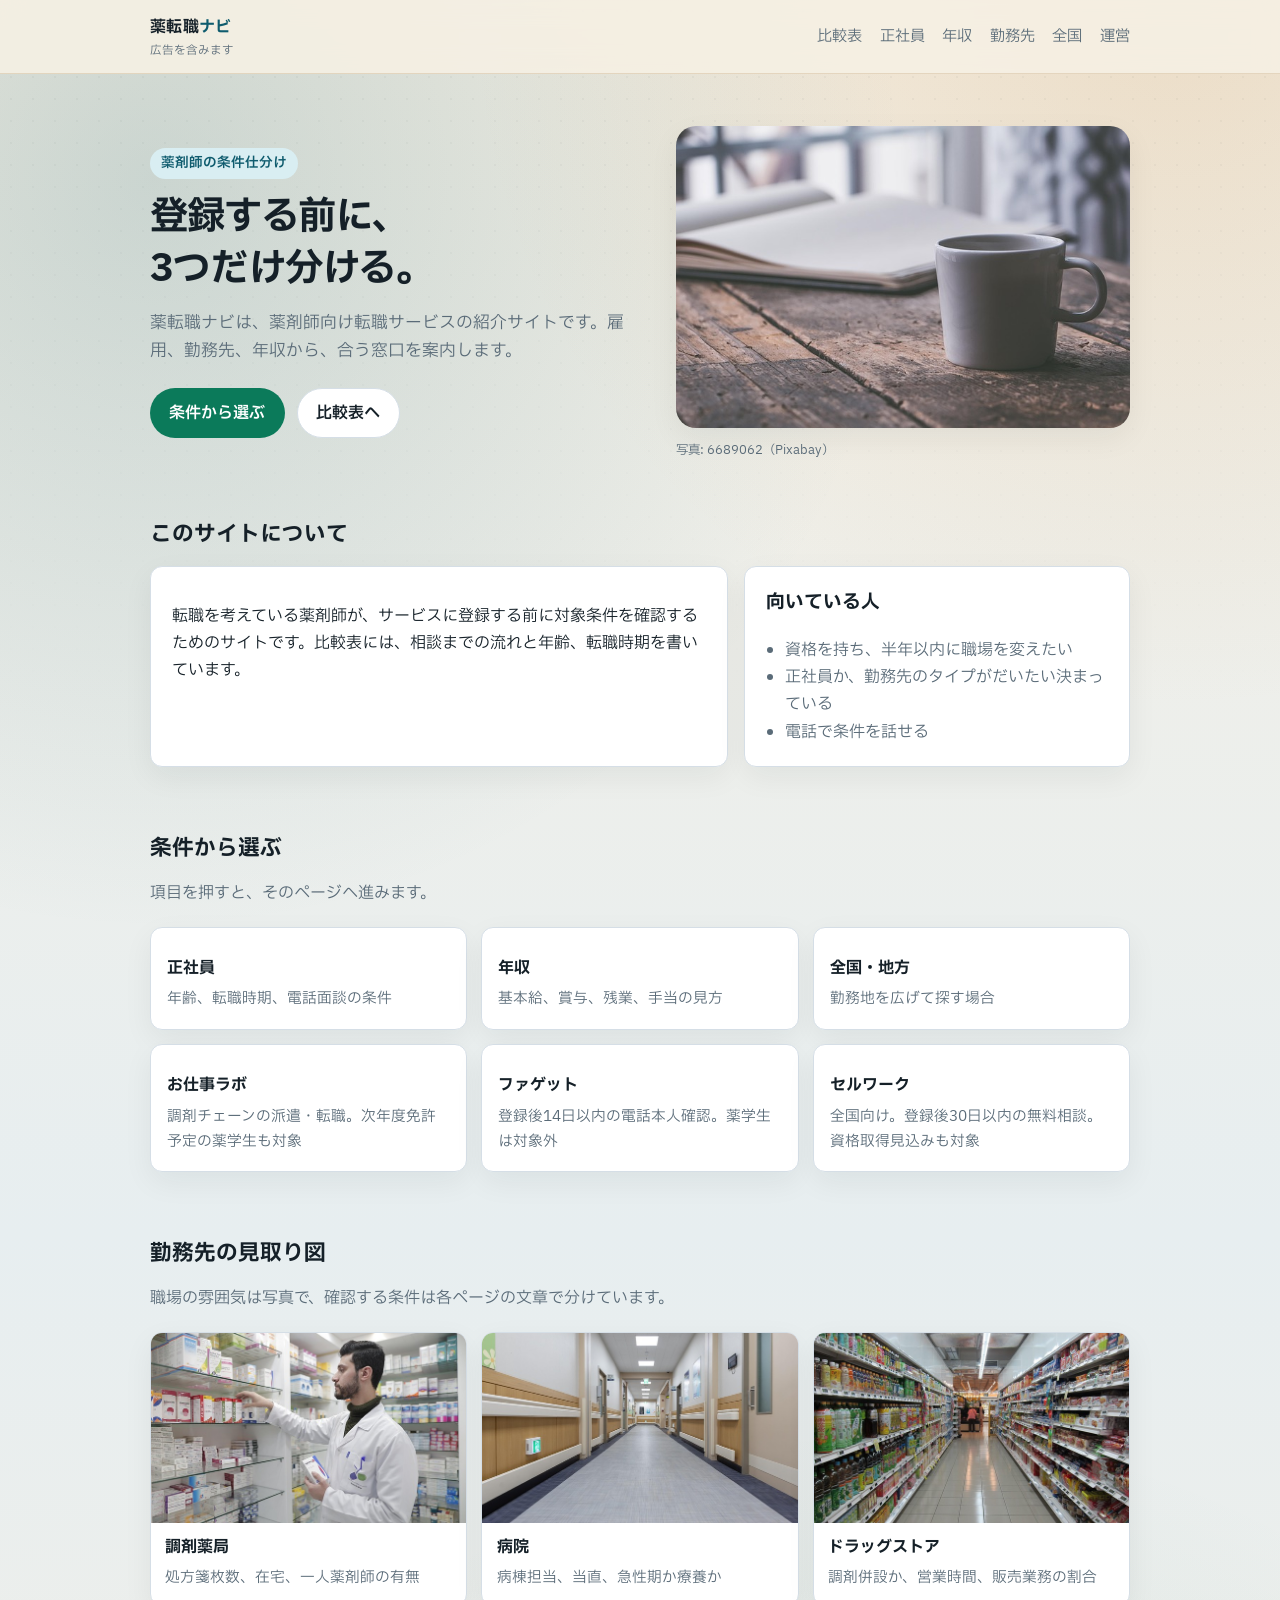
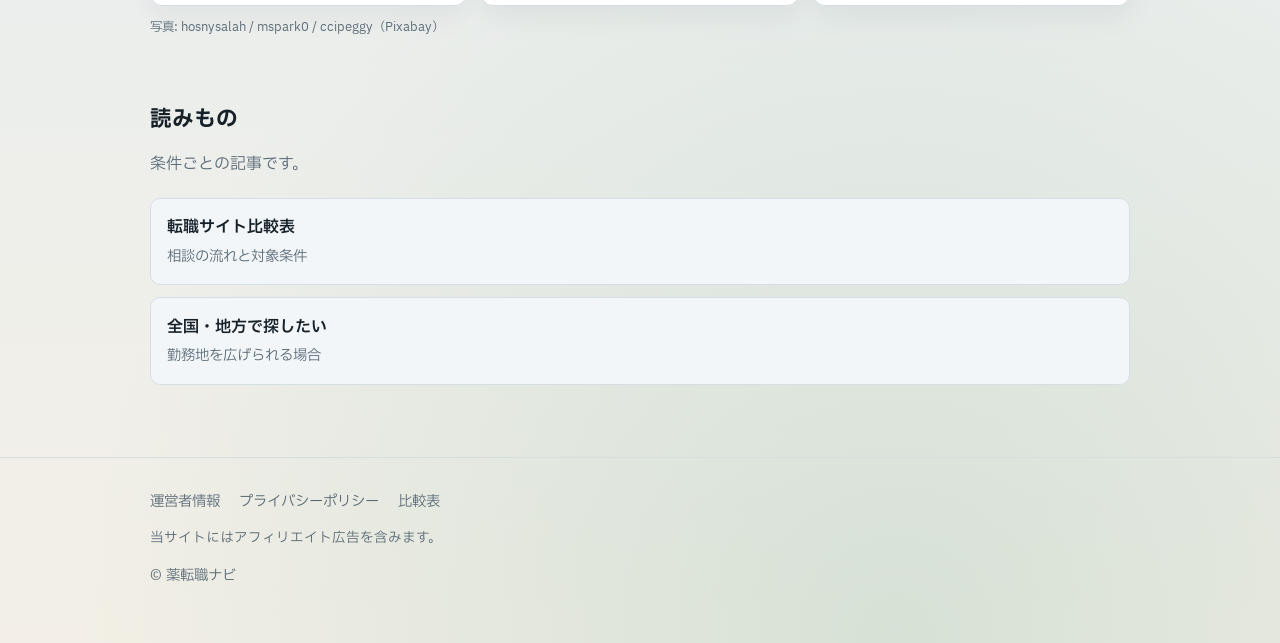
==== commit 044d48f5: "Show affiliate ad disclosure in the header and footer. Co-authored-by: Cursor <cursoragent@cursor.co" ====
--- a/index.html
+++ b/index.html
@@ -19,7 +19,10 @@
   <body>
     <header class="site-header">
       <div class="wrap inner">
-        <a class="logo" href="/">薬転職<span>ナビ</span></a>
+        <div class="brand">
+          <a class="logo" href="/">薬転職<span>ナビ</span></a>
+          <p class="ad-label">広告を含みます</p>
+        </div>
         <nav class="nav" aria-label="メイン">
           <a href="/compare/">比較表</a>
           <a href="/guides/full-time/">正社員</a>
@@ -146,6 +149,7 @@
           <a href="/privacy/">プライバシーポリシー</a>
           <a href="/compare/">比較表</a>
         </nav>
+        <p class="ad-note">当サイトにはアフィリエイト広告を含みます。</p>
         <p>© 薬転職ナビ</p>
       </div>
     </footer>
--- a/css/styles.css
+++ b/css/styles.css
@@ -84,6 +84,12 @@
   padding: 0.9rem 0;
 }
 
+.brand {
+  display: flex;
+  flex-direction: column;
+  gap: 0.15rem;
+}
+
 .logo {
   font-weight: 700;
   letter-spacing: 0.02em;
@@ -93,6 +99,18 @@
 
 .logo span {
   color: var(--brand);
+}
+
+.ad-label {
+  margin: 0;
+  font-size: 0.72rem;
+  line-height: 1.3;
+  color: var(--muted);
+}
+
+.ad-note {
+  margin: 0 0 0.4rem;
+  font-size: 0.85rem;
 }
 
 .nav {
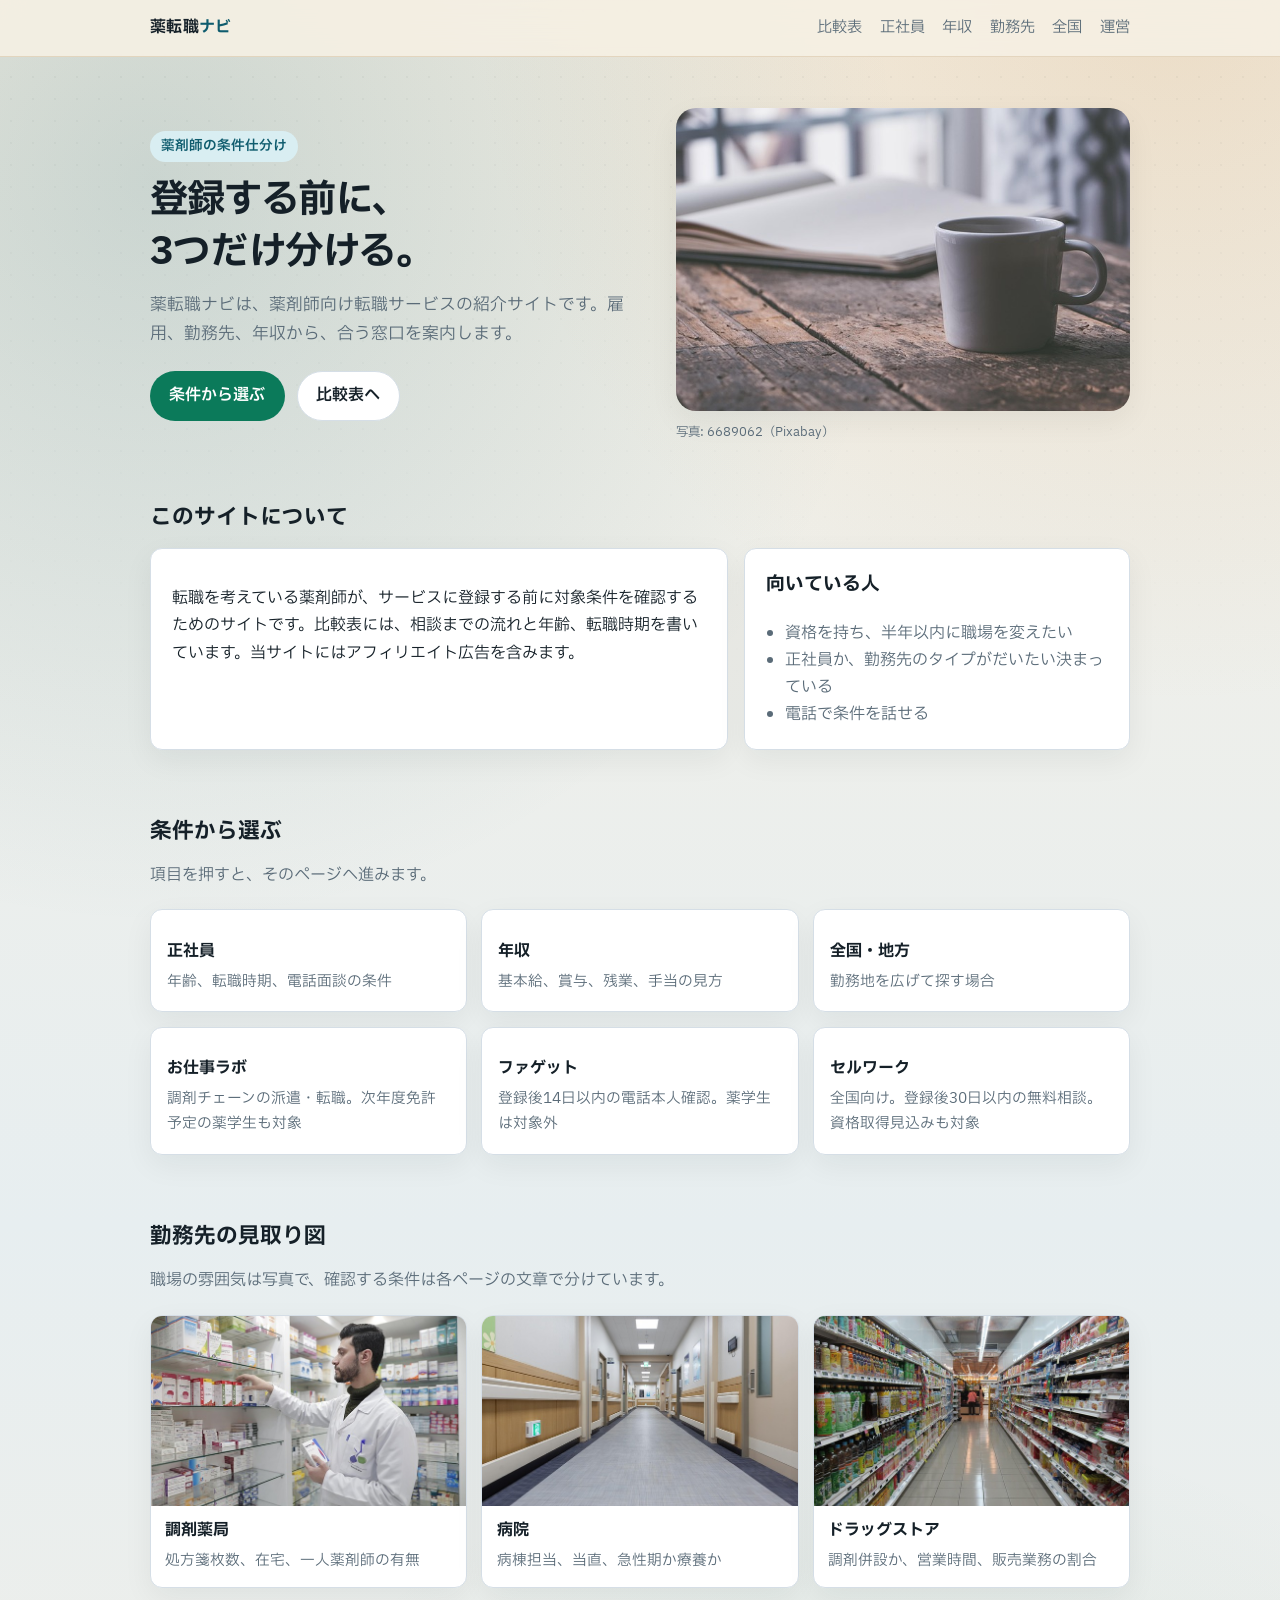
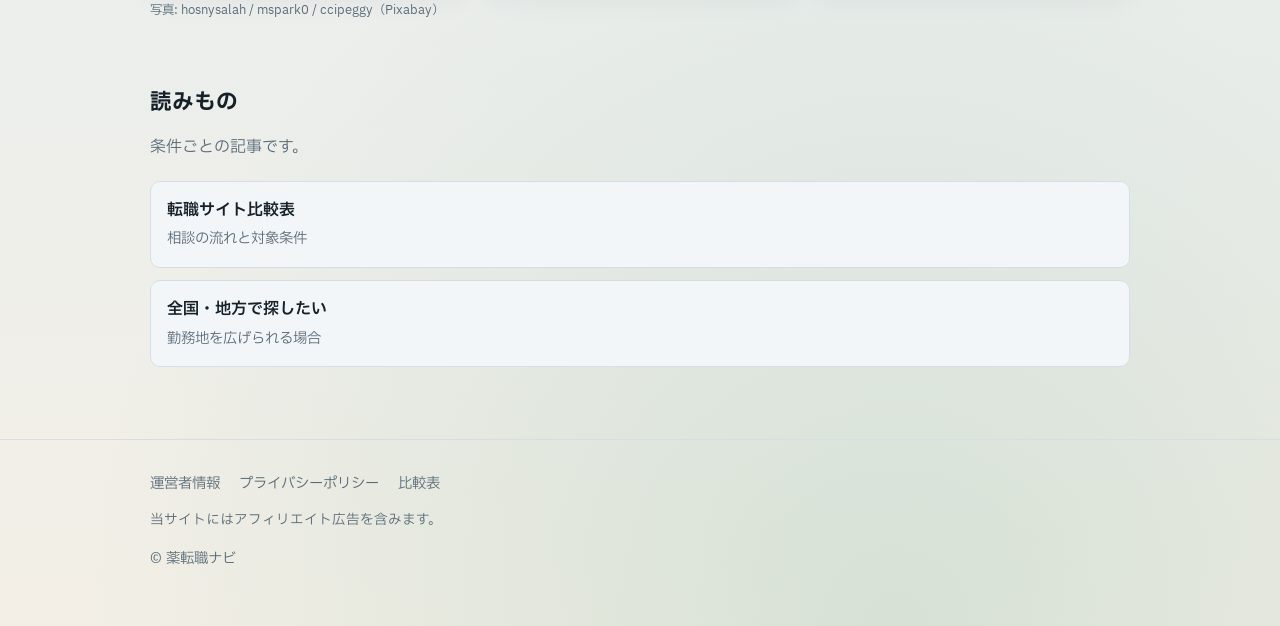
==== commit 8a0cb25a: "Move ad disclosure from the logo into the about section. Co-authored-by: Cursor <cursoragent@cursor." ====
--- a/index.html
+++ b/index.html
@@ -19,10 +19,7 @@
   <body>
     <header class="site-header">
       <div class="wrap inner">
-        <div class="brand">
-          <a class="logo" href="/">薬転職<span>ナビ</span></a>
-          <p class="ad-label">広告を含みます</p>
-        </div>
+        <a class="logo" href="/">薬転職<span>ナビ</span></a>
         <nav class="nav" aria-label="メイン">
           <a href="/compare/">比較表</a>
           <a href="/guides/full-time/">正社員</a>
@@ -60,7 +57,7 @@
         <div class="intro-grid">
           <div class="panel">
             <p>
-              転職を考えている薬剤師が、サービスに登録する前に対象条件を確認するためのサイトです。比較表には、相談までの流れと年齢、転職時期を書いています。
+              転職を考えている薬剤師が、サービスに登録する前に対象条件を確認するためのサイトです。比較表には、相談までの流れと年齢、転職時期を書いています。当サイトにはアフィリエイト広告を含みます。
             </p>
           </div>
           <div class="panel">
--- a/css/styles.css
+++ b/css/styles.css
@@ -84,12 +84,6 @@
   padding: 0.9rem 0;
 }
 
-.brand {
-  display: flex;
-  flex-direction: column;
-  gap: 0.15rem;
-}
-
 .logo {
   font-weight: 700;
   letter-spacing: 0.02em;
@@ -99,13 +93,6 @@
 
 .logo span {
   color: var(--brand);
-}
-
-.ad-label {
-  margin: 0;
-  font-size: 0.72rem;
-  line-height: 1.3;
-  color: var(--muted);
 }
 
 .ad-note {
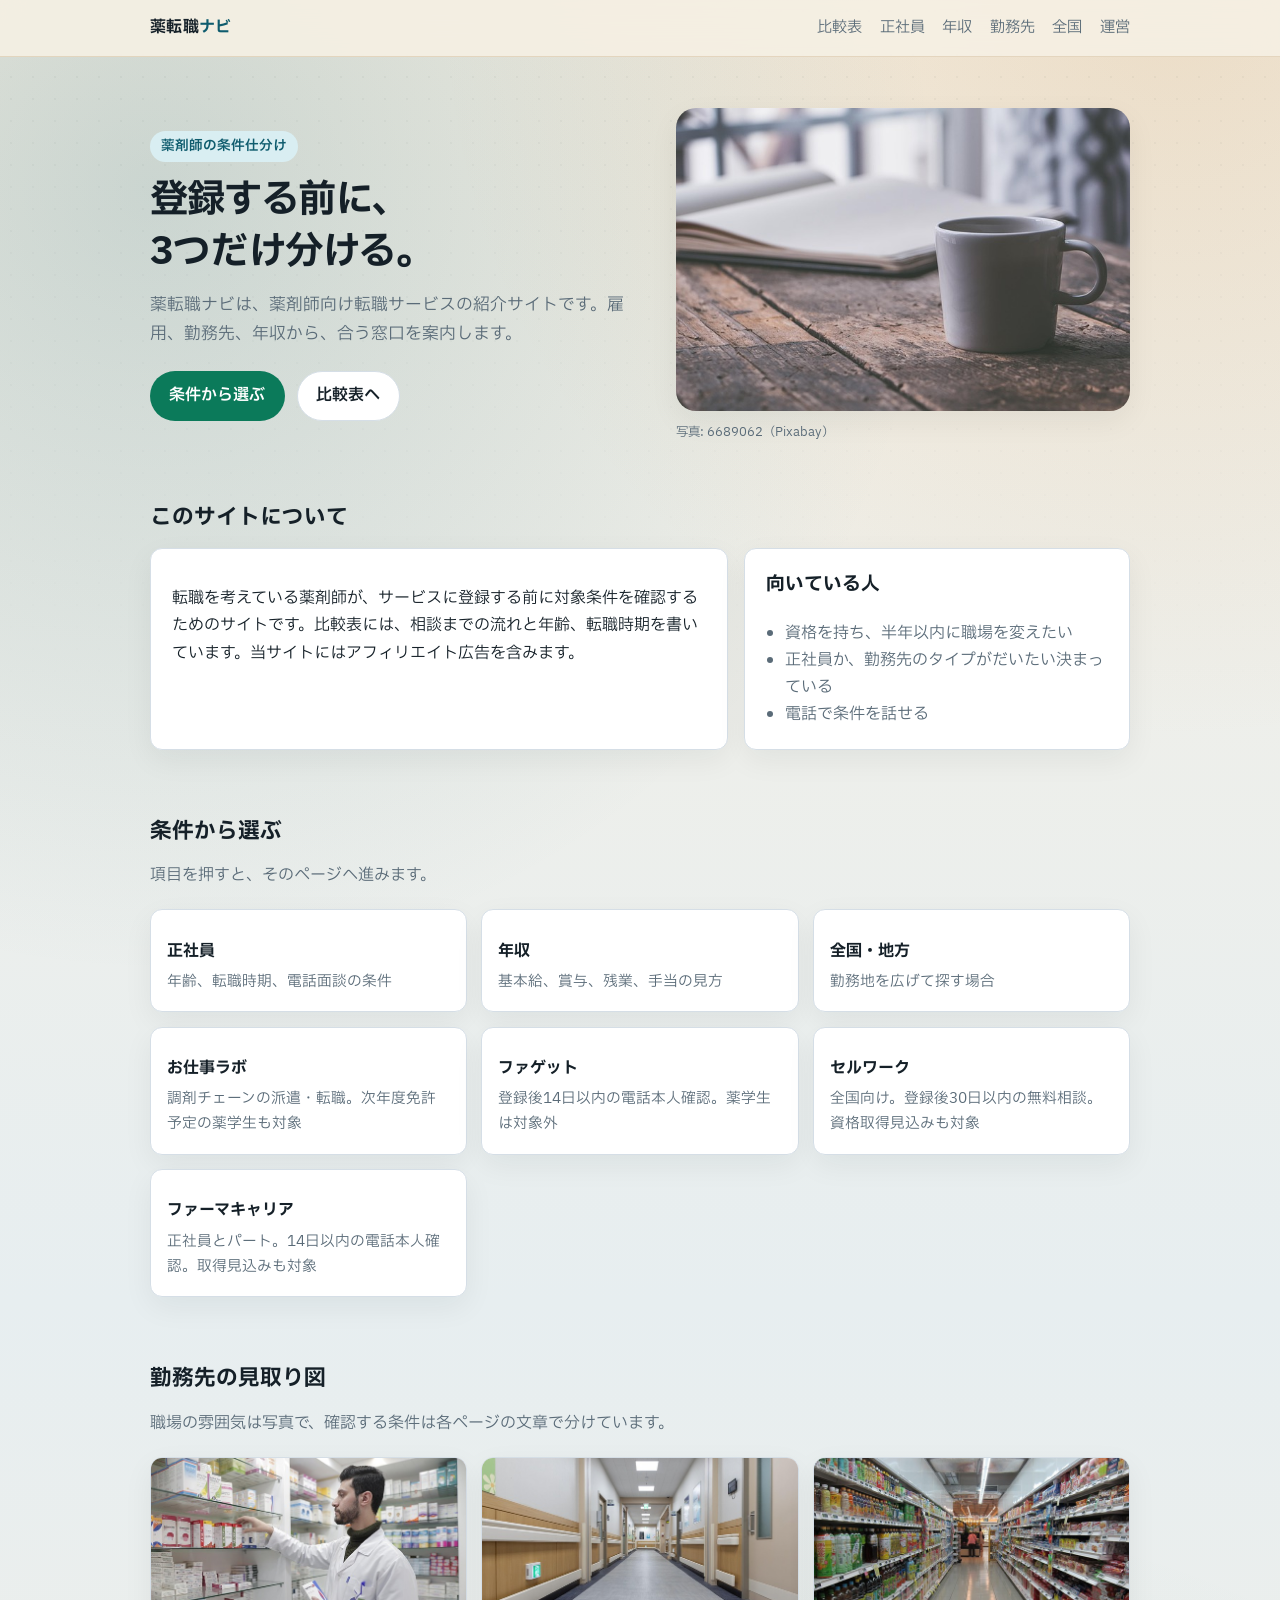
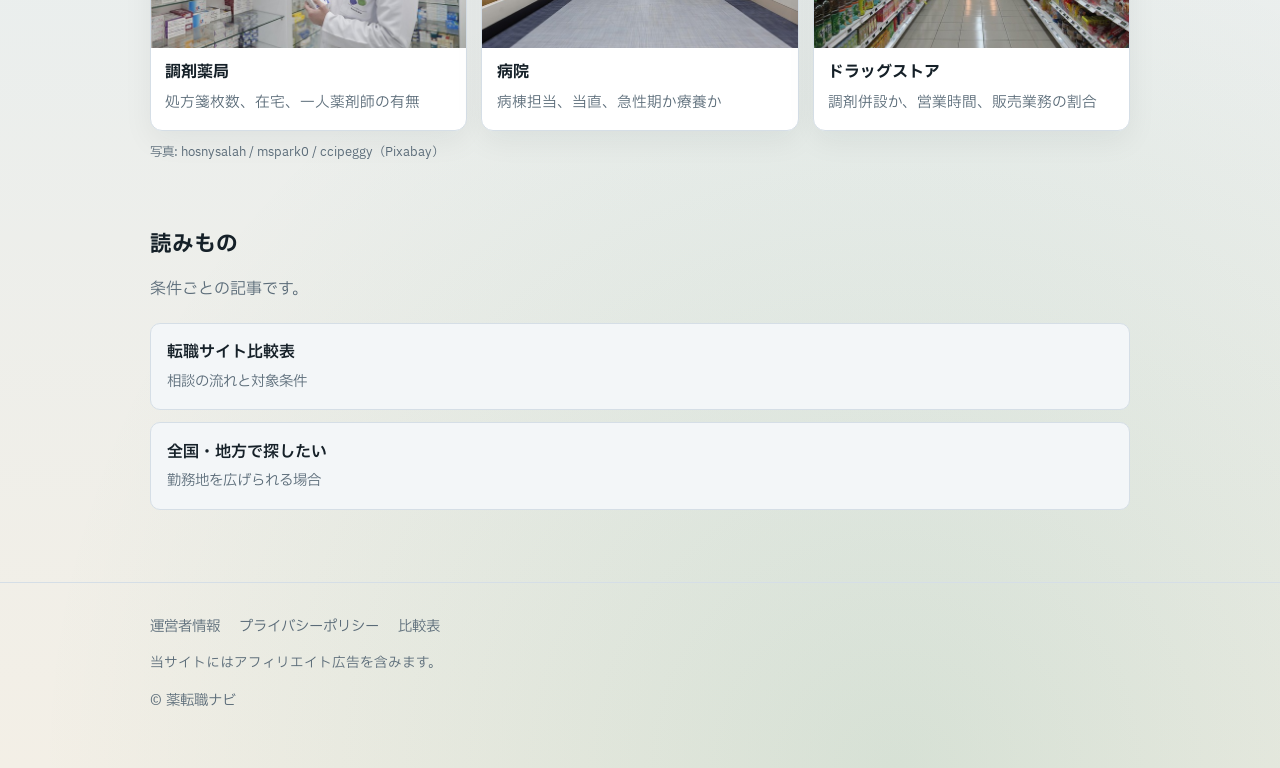
==== commit e38f86b5: "Add AccessTrade PharmCareer full-time and part-time text links. Co-authored-by: Cursor <cursoragent@" ====
--- a/index.html
+++ b/index.html
@@ -99,6 +99,10 @@
             <strong>セルワーク</strong>
             <span>全国向け。登録後30日以内の無料相談。資格取得見込みも対象</span>
           </a>
+          <a class="choice-card" href="/compare/#pharmacareer">
+            <strong>ファーマキャリア</strong>
+            <span>正社員とパート。14日以内の電話本人確認。取得見込みも対象</span>
+          </a>
         </div>
       </section>
 
